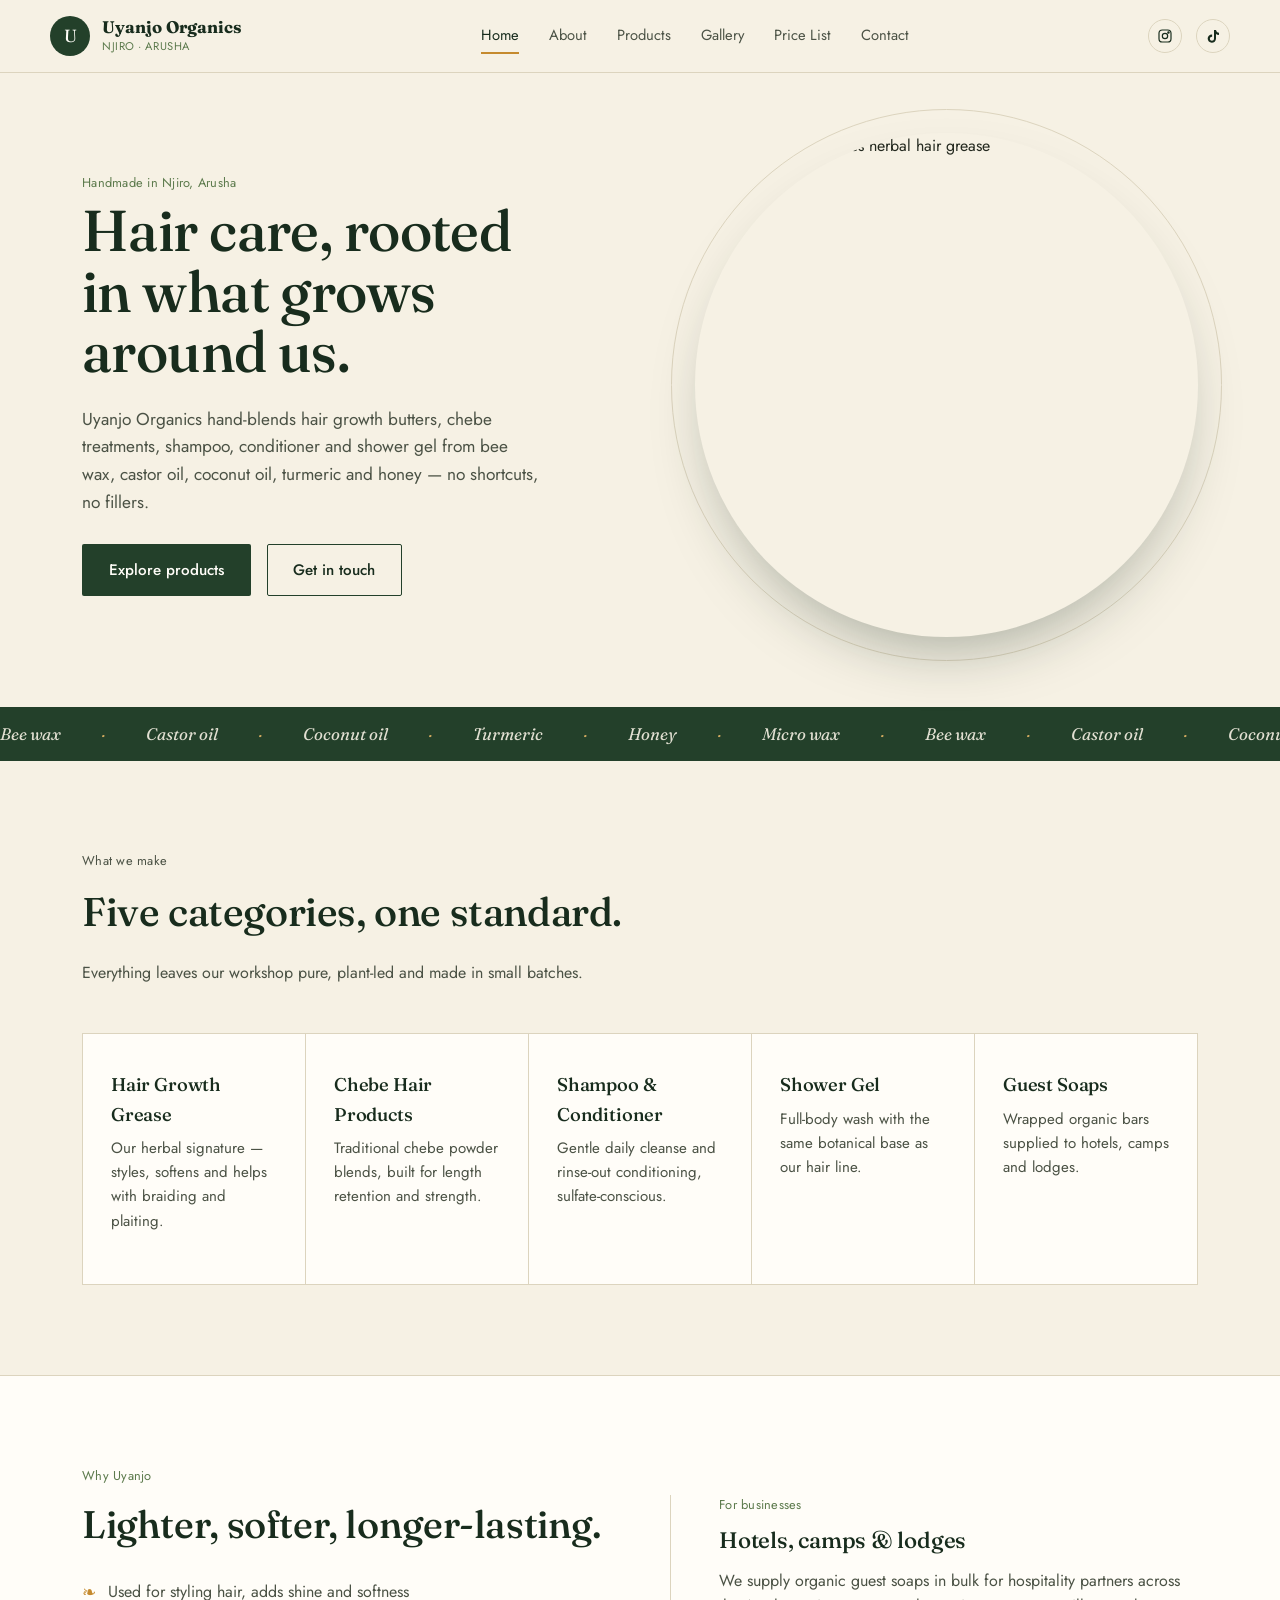
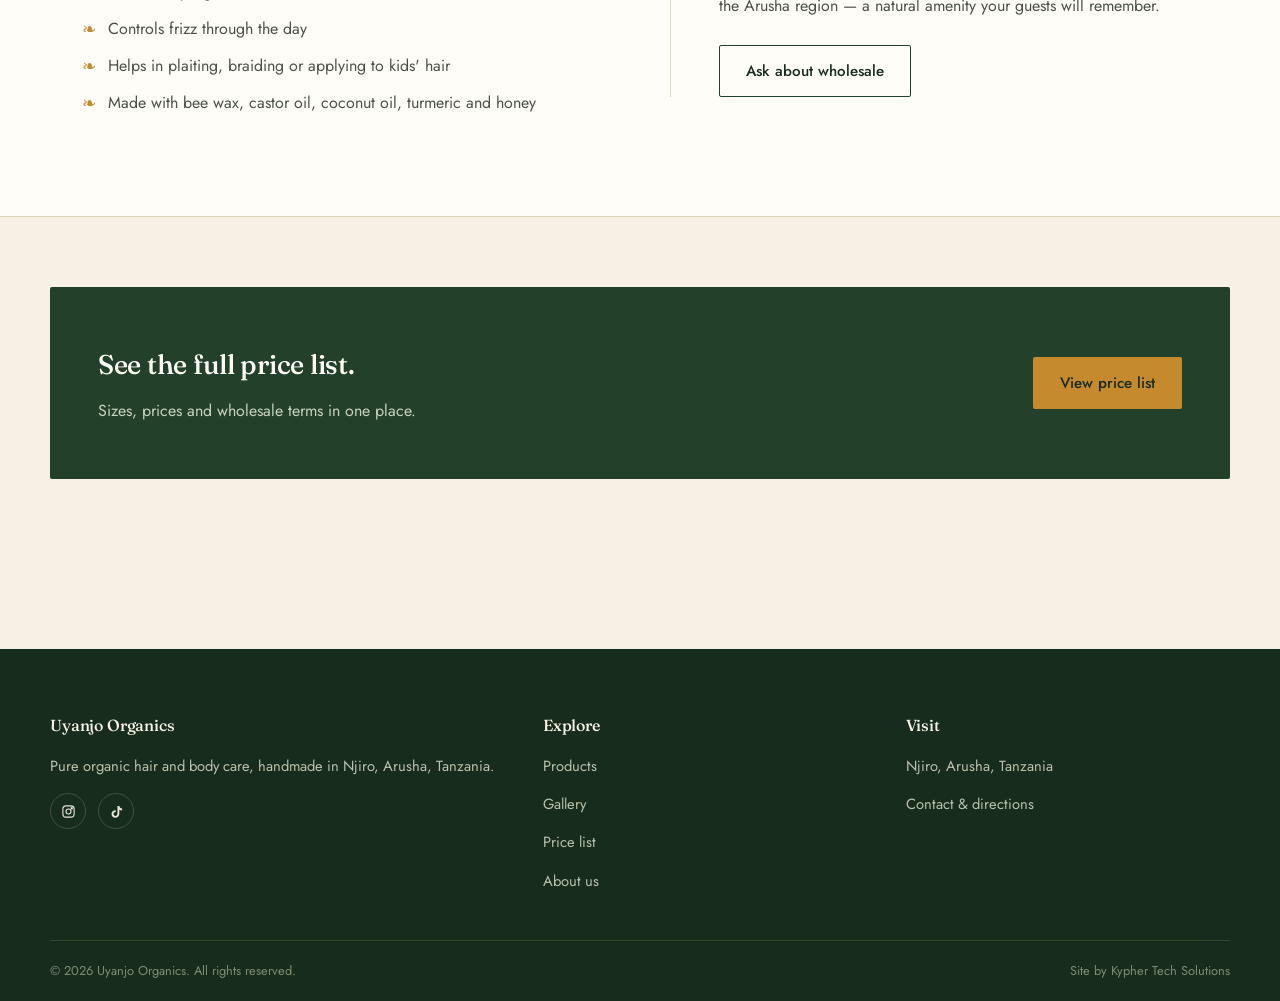
==== index.html @ d4991c87 "Add files via upload" ====
<!DOCTYPE html>
<html lang="en">
<head>
<meta charset="UTF-8">
<meta name="viewport" content="width=device-width, initial-scale=1.0">
<title>Uyanjo Organics — Organic Hair & Body Care, Arusha</title>
<meta name="description" content="Uyanjo Organics makes pure organic hair growth butters, chebe hair products, shower gel, shampoo, conditioner and guest soaps for hotels, camps and lodges — handcrafted in Njiro, Arusha, Tanzania.">
<link rel="stylesheet" href="style.css">
</head>
<body>

<header>
  <nav class="wrap nav">
    <a href="index.html" class="brand">
      <span class="brand-mark">U</span>
      <span class="brand-text"><strong>Uyanjo Organics</strong><span>NJIRO · ARUSHA</span></span>
    </a>
    <button class="nav-toggle" aria-label="Toggle menu" aria-expanded="false">
      <span></span><span></span><span></span>
    </button>
    <div class="nav-links">
      <a href="index.html" class="active">Home</a>
      <a href="about.html">About</a>
      <a href="products.html">Products</a>
      <a href="gallery.html">Gallery</a>
      <a href="price.html">Price List</a>
      <a href="contact.html">Contact</a>
    </div>
    <div class="nav-social">
      <a href="https://www.instagram.com/uyanjoorganics" aria-label="Instagram" target="_blank" rel="noopener">
        <svg width="16" height="16" viewBox="0 0 24 24" fill="none" stroke="currentColor" stroke-width="1.8"><rect x="3" y="3" width="18" height="18" rx="5"/><circle cx="12" cy="12" r="4"/><circle cx="17.2" cy="6.8" r="1"/></svg>
      </a>
      <a href="https://vm.tiktok.com/ZS9BqSsMvAgSg-9D9fx/" aria-label="TikTok" target="_blank" rel="noopener">
        <svg width="16" height="16" viewBox="0 0 24 24" fill="currentColor"><path d="M16.5 3c.4 2.4 2 4 4.5 4.2v3.1c-1.6.1-3-.4-4.5-1.3v6.6c0 4-3 6.4-6.4 6.4-3.5 0-6.1-2.7-6.1-6.1 0-3.6 3.1-6.3 6.7-6V13c-1.7-.2-3.4.9-3.4 3 0 1.8 1.4 3 3 3 1.8 0 3.2-1.4 3.2-3.4V3h3z"/></svg>
      </a>
    </div>
  </nav>
</header>

<!-- ================= HERO ================= -->
<section style="padding:60px 0 0;">
  <div class="wrap" style="display:grid;grid-template-columns:1.05fr .95fr;gap:56px;align-items:center;">
    <div>
      <p class="eyebrow">Handmade in Njiro, Arusha</p>
      <h1 style="font-size:clamp(2.4rem,5vw,3.6rem);line-height:1.05;max-width:12ch;">Hair care, rooted in what grows around us.</h1>
      <p style="font-size:1.08rem;color:var(--ink-soft);max-width:46ch;">
        Uyanjo Organics hand-blends hair growth butters, chebe treatments, shampoo,
        conditioner and shower gel from bee wax, castor oil, coconut oil, turmeric
        and honey — no shortcuts, no fillers.
      </p>
      <div style="display:flex;gap:16px;flex-wrap:wrap;margin-top:28px;">
        <a href="products.html" class="btn btn-primary">Explore products</a>
        <a href="contact.html" class="btn btn-ghost">Get in touch</a>
      </div>
    </div>
    <div style="position:relative;">
      <div style="position:absolute;inset:-24px;border:1px solid var(--line);border-radius:50%;z-index:0;"></div>
      <img src="assets/jar-hero.jpg" alt="Jar of Uyanjo Organics herbal hair grease" style="position:relative;border-radius:50%;aspect-ratio:1/1;object-fit:cover;box-shadow:0 30px 60px -20px rgba(24,44,29,.35);">
    </div>
  </div>
</section>

<!-- ============ INGREDIENT RIBBON ============ -->
<div class="ribbon" style="margin-top:70px;">
  <div class="ribbon-track">
    <span>Bee wax</span><span>Castor oil</span><span>Coconut oil</span><span>Turmeric</span><span>Honey</span><span>Micro wax</span>
    <span>Bee wax</span><span>Castor oil</span><span>Coconut oil</span><span>Turmeric</span><span>Honey</span><span>Micro wax</span>
  </div>
</div>

<!-- ================= WHAT WE MAKE ================= -->
<section>
  <div class="wrap">
    <div class="section-head">
      <p class="eyebrow">What we make</p>
      <h2>Five categories, one standard.</h2>
      <p>Everything leaves our workshop pure, plant-led and made in small batches.</p>
    </div>
    <div style="display:grid;grid-template-columns:repeat(auto-fit,minmax(220px,1fr));gap:1px;background:var(--line);border:1px solid var(--line);">
      <div style="background:var(--paper);padding:36px 28px;">
        <h3 style="font-size:1.15rem;">Hair Growth Grease</h3>
        <p style="color:var(--ink-soft);font-size:.94rem;">Our herbal signature — styles, softens and helps with braiding and plaiting.</p>
      </div>
      <div style="background:var(--paper);padding:36px 28px;">
        <h3 style="font-size:1.15rem;">Chebe Hair Products</h3>
        <p style="color:var(--ink-soft);font-size:.94rem;">Traditional chebe powder blends, built for length retention and strength.</p>
      </div>
      <div style="background:var(--paper);padding:36px 28px;">
        <h3 style="font-size:1.15rem;">Shampoo &amp; Conditioner</h3>
        <p style="color:var(--ink-soft);font-size:.94rem;">Gentle daily cleanse and rinse-out conditioning, sulfate-conscious.</p>
      </div>
      <div style="background:var(--paper);padding:36px 28px;">
        <h3 style="font-size:1.15rem;">Shower Gel</h3>
        <p style="color:var(--ink-soft);font-size:.94rem;">Full-body wash with the same botanical base as our hair line.</p>
      </div>
      <div style="background:var(--paper);padding:36px 28px;">
        <h3 style="font-size:1.15rem;">Guest Soaps</h3>
        <p style="color:var(--ink-soft);font-size:.94rem;">Wrapped organic bars supplied to hotels, camps and lodges.</p>
      </div>
    </div>
  </div>
</section>

<!-- ================= WHY / BENEFITS ================= -->
<section style="background:var(--paper);border-top:1px solid var(--line);border-bottom:1px solid var(--line);">
  <div class="wrap" style="display:grid;grid-template-columns:1fr 1fr;gap:60px;align-items:center;">
    <div>
      <p class="eyebrow">Why Uyanjo</p>
      <h2 style="font-size:clamp(1.8rem,3.2vw,2.4rem);">Lighter, softer, longer-lasting.</h2>
      <ul class="leaf-list" style="margin-top:24px;">
        <li>Used for styling hair, adds shine and softness</li>
        <li>Controls frizz through the day</li>
        <li>Helps in plaiting, braiding or applying to kids' hair</li>
        <li>Made with bee wax, castor oil, coconut oil, turmeric and honey</li>
      </ul>
    </div>
    <div style="border-left:1px solid var(--line);padding-left:48px;">
      <p class="eyebrow">For businesses</p>
      <h3 style="font-size:1.4rem;">Hotels, camps &amp; lodges</h3>
      <p style="color:var(--ink-soft);">
        We supply organic guest soaps in bulk for hospitality partners across the
        Arusha region — a natural amenity your guests will remember.
      </p>
      <a href="contact.html" class="btn btn-ghost" style="margin-top:10px;">Ask about wholesale</a>
    </div>
  </div>
</section>

<!-- ================= CTA STRIP ================= -->
<section style="padding:70px 0;">
  <div class="wrap" style="background:var(--forest);color:var(--paper);border-radius:var(--radius);padding:56px 48px;display:flex;justify-content:space-between;align-items:center;flex-wrap:wrap;gap:24px;">
    <div>
      <h2 style="color:var(--paper);font-size:1.7rem;">See the full price list.</h2>
      <p style="color:#C9D2BE;margin:0;">Sizes, prices and wholesale terms in one place.</p>
    </div>
    <a href="price.html" class="btn" style="background:var(--turmeric);color:var(--forest-deep);">View price list</a>
  </div>
</section>

<footer>
  <div class="wrap footer-grid">
    <div>
      <h4>Uyanjo Organics</h4>
      <p>Pure organic hair and body care, handmade in Njiro, Arusha, Tanzania.</p>
      <div class="footer-social">
        <a href="https://www.instagram.com/uyanjoorganics" aria-label="Instagram" target="_blank" rel="noopener">
          <svg width="15" height="15" viewBox="0 0 24 24" fill="none" stroke="currentColor" stroke-width="1.8"><rect x="3" y="3" width="18" height="18" rx="5"/><circle cx="12" cy="12" r="4"/><circle cx="17.2" cy="6.8" r="1"/></svg>
        </a>
        <a href="https://vm.tiktok.com/ZS9BqSsMvAgSg-9D9fx/" aria-label="TikTok" target="_blank" rel="noopener">
          <svg width="15" height="15" viewBox="0 0 24 24" fill="currentColor"><path d="M16.5 3c.4 2.4 2 4 4.5 4.2v3.1c-1.6.1-3-.4-4.5-1.3v6.6c0 4-3 6.4-6.4 6.4-3.5 0-6.1-2.7-6.1-6.1 0-3.6 3.1-6.3 6.7-6V13c-1.7-.2-3.4.9-3.4 3 0 1.8 1.4 3 3 3 1.8 0 3.2-1.4 3.2-3.4V3h3z"/></svg>
        </a>
      </div>
    </div>
    <div>
      <h4>Explore</h4>
      <p><a href="products.html">Products</a></p>
      <p><a href="gallery.html">Gallery</a></p>
      <p><a href="price.html">Price list</a></p>
      <p><a href="about.html">About us</a></p>
    </div>
    <div>
      <h4>Visit</h4>
      <p>Njiro, Arusha, Tanzania</p>
      <p><a href="contact.html">Contact &amp; directions</a></p>
    </div>
  </div>
  <div class="wrap footer-bottom">
    <span>© 2026 Uyanjo Organics. All rights reserved.</span>
    <span>Site by Kypher Tech Solutions</span>
  </div>
</footer>

<script src="script.js"></script>
</body>
</html>
---- style.css ----
/* ========================================================
   UYANJO ORGANICS — shared stylesheet
   Palette: forest #23402A, moss #5C7A4C, turmeric #C58A2E,
            cream #F6F1E4, paper #FFFDF7, ink #24291F
   Type: "Fraunces" (display) + "Jost" (body)
======================================================== */

@import url('https://fonts.googleapis.com/css2?family=Fraunces:ital,opsz,wght@0,9..144,400;0,9..144,500;0,9..144,600;1,9..144,500&family=Jost:wght@400;500;600&display=swap');

:root{
  --forest:#23402A;
  --forest-deep:#182C1D;
  --moss:#5C7A4C;
  --sage:#8FAA7D;
  --turmeric:#C58A2E;
  --turmeric-soft:#E3B565;
  --cream:#F6F1E4;
  --paper:#FFFDF8;
  --ink:#24291F;
  --ink-soft:#4B5245;
  --line:#DCD4BE;
  --radius:2px;
  --wrap:1180px;
}

*{box-sizing:border-box;}
html{scroll-behavior:smooth;}
body{
  margin:0;
  background:var(--cream);
  color:var(--ink);
  font-family:'Jost',sans-serif;
  font-size:16px;
  line-height:1.6;
  -webkit-font-smoothing:antialiased;
}
img{max-width:100%;display:block;}
a{color:inherit;text-decoration:none;}
h1,h2,h3,h4{
  font-family:'Fraunces',serif;
  font-weight:500;
  color:var(--forest-deep);
  margin:0 0 .4em;
  letter-spacing:-.01em;
}
p{margin:0 0 1em;max-width:62ch;}
.wrap{max-width:var(--wrap);margin:0 auto;padding:0 32px;}
::selection{background:var(--turmeric-soft);color:var(--forest-deep);}
:focus-visible{outline:2px solid var(--turmeric);outline-offset:3px;}

/* leaf marker used throughout, echoing the jar-label bullets */
.leaf-list{list-style:none;margin:0;padding:0;}
.leaf-list li{
  position:relative;
  padding-left:1.6em;
  margin-bottom:.7em;
  color:var(--ink-soft);
}
.leaf-list li::before{
  content:"❧";
  position:absolute;left:0;top:0;
  color:var(--turmeric);
  font-size:1.05em;
}

.eyebrow{
  font-family:'Jost',sans-serif;
  font-size:.8rem;
  color:var(--moss);
  letter-spacing:.02em;
  margin-bottom:.6em;
}

.btn{
  display:inline-flex;
  align-items:center;
  gap:.5em;
  padding:.85em 1.7em;
  border-radius:var(--radius);
  font-family:'Jost',sans-serif;
  font-size:.95rem;
  font-weight:500;
  border:1px solid transparent;
  cursor:pointer;
  transition:background .25s ease, color .25s ease, border-color .25s ease;
}
.btn-primary{background:var(--forest);color:var(--paper);}
.btn-primary:hover{background:var(--forest-deep);}
.btn-ghost{border-color:var(--forest);color:var(--forest-deep);}
.btn-ghost:hover{background:var(--forest);color:var(--paper);}

/* ---------- header ---------- */
header{
  position:sticky;top:0;z-index:50;
  background:rgba(246,241,228,.92);
  backdrop-filter:blur(6px);
  border-bottom:1px solid var(--line);
}
.nav{
  display:flex;align-items:center;justify-content:space-between;
  padding:16px 0;
}
.brand{display:flex;align-items:center;gap:12px;}
.brand-mark{
  width:40px;height:40px;border-radius:50%;
  background:var(--forest);color:var(--paper);
  display:flex;align-items:center;justify-content:center;
  font-family:'Fraunces',serif;font-size:1.1rem;
}
.brand-text{line-height:1.1;}
.brand-text strong{
  display:block;font-family:'Fraunces',serif;font-size:1.05rem;color:var(--forest-deep);
}
.brand-text span{font-size:.7rem;letter-spacing:.05em;color:var(--moss);}

.nav-links{display:flex;gap:30px;align-items:center;}
.nav-links a{
  font-size:.92rem;color:var(--ink-soft);
  position:relative;padding:4px 0;
}
.nav-links a.active,.nav-links a:hover{color:var(--forest-deep);}
.nav-links a.active::after{
  content:"";position:absolute;left:0;right:0;bottom:-2px;height:2px;background:var(--turmeric);
}
.nav-social{display:flex;gap:14px;align-items:center;}
.nav-social a{
  width:34px;height:34px;border-radius:50%;
  border:1px solid var(--line);
  display:flex;align-items:center;justify-content:center;
  color:var(--forest-deep);
}
.nav-social a:hover{background:var(--forest);color:var(--paper);border-color:var(--forest);}
.nav-toggle{display:none;background:none;border:none;cursor:pointer;padding:6px;}
.nav-toggle span{display:block;width:24px;height:2px;background:var(--forest-deep);margin:5px 0;}

@media (max-width:860px){
  .nav-links{
    position:fixed;inset:70px 0 auto 0;background:var(--paper);
    flex-direction:column;align-items:flex-start;gap:0;
    padding:10px 32px 20px;border-bottom:1px solid var(--line);
    transform:translateY(-8px);opacity:0;pointer-events:none;
    transition:opacity .2s ease, transform .2s ease;
  }
  .nav-links.open{opacity:1;transform:translateY(0);pointer-events:auto;}
  .nav-links a{padding:10px 0;width:100%;border-bottom:1px solid var(--line);}
  .nav-toggle{display:block;}
}

/* ---------- footer ---------- */
footer{
  background:var(--forest-deep);color:#E7E4D8;
  margin-top:100px;
}
.footer-grid{
  display:grid;grid-template-columns:1.4fr 1fr 1fr;gap:40px;
  padding:64px 0 32px;
}
.footer-grid h4{color:#F6F1E4;font-size:1rem;margin-bottom:1em;}
.footer-grid p, .footer-grid a{color:#B9C2AE;font-size:.92rem;}
.footer-grid a:hover{color:var(--turmeric-soft);}
.footer-social{display:flex;gap:12px;margin-top:14px;}
.footer-social a{
  width:36px;height:36px;border-radius:50%;border:1px solid #3B5340;
  display:flex;align-items:center;justify-content:center;color:#E7E4D8;
}
.footer-social a:hover{background:var(--turmeric);border-color:var(--turmeric);color:var(--forest-deep);}
.footer-bottom{
  border-top:1px solid #33472F;padding:20px 0;
  font-size:.8rem;color:#7F8C74;
  display:flex;justify-content:space-between;flex-wrap:wrap;gap:8px;
}
@media (max-width:700px){.footer-grid{grid-template-columns:1fr;padding:48px 0 24px;}}

/* ---------- ingredient ribbon ---------- */
.ribbon{
  background:var(--forest);color:var(--cream);
  overflow:hidden;white-space:nowrap;padding:14px 0;
}
.ribbon-track{
  display:inline-flex;gap:2.5rem;
  animation:scroll 28s linear infinite;
  font-family:'Fraunces',serif;font-style:italic;font-size:1.05rem;
}
.ribbon-track span{opacity:.9;}
.ribbon-track span::after{content:"·";margin-left:2.5rem;color:var(--turmeric-soft);}
@keyframes scroll{from{transform:translateX(0);}to{transform:translateX(-50%);}}
@media (prefers-reduced-motion:reduce){.ribbon-track{animation:none;}}

/* ---------- generic page header (inner pages) ---------- */
.page-head{
  padding:70px 0 50px;
  border-bottom:1px solid var(--line);
}
.page-head .eyebrow{margin-bottom:.5em;}
.page-head h1{font-size:clamp(2.1rem,4vw,3rem);max-width:16ch;}
.page-head p{color:var(--ink-soft);}

section{padding:90px 0;}
@media (max-width:700px){section{padding:56px 0;}.wrap{padding:0 20px;}}

.section-head{max-width:640px;margin-bottom:48px;}
.section-head h2{font-size:clamp(1.8rem,3.2vw,2.5rem);}
.section-head p{color:var(--ink-soft);}
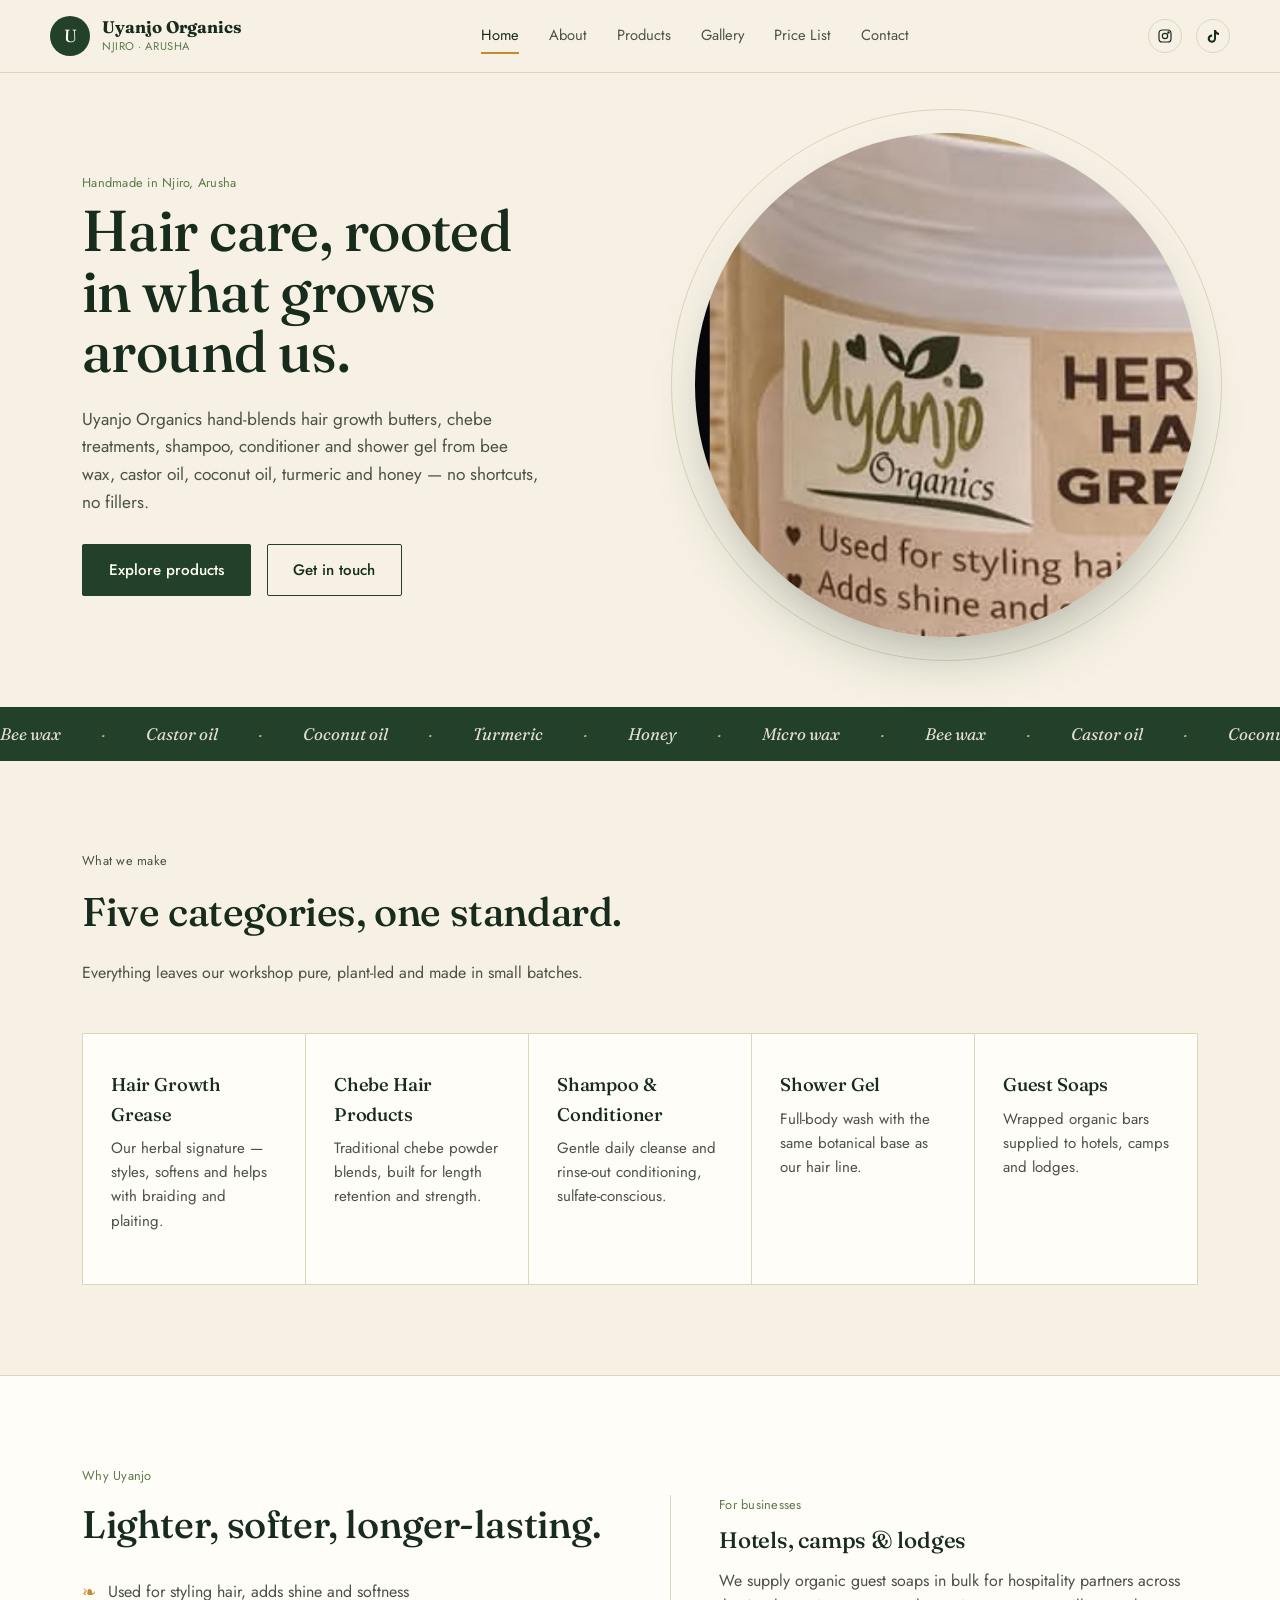
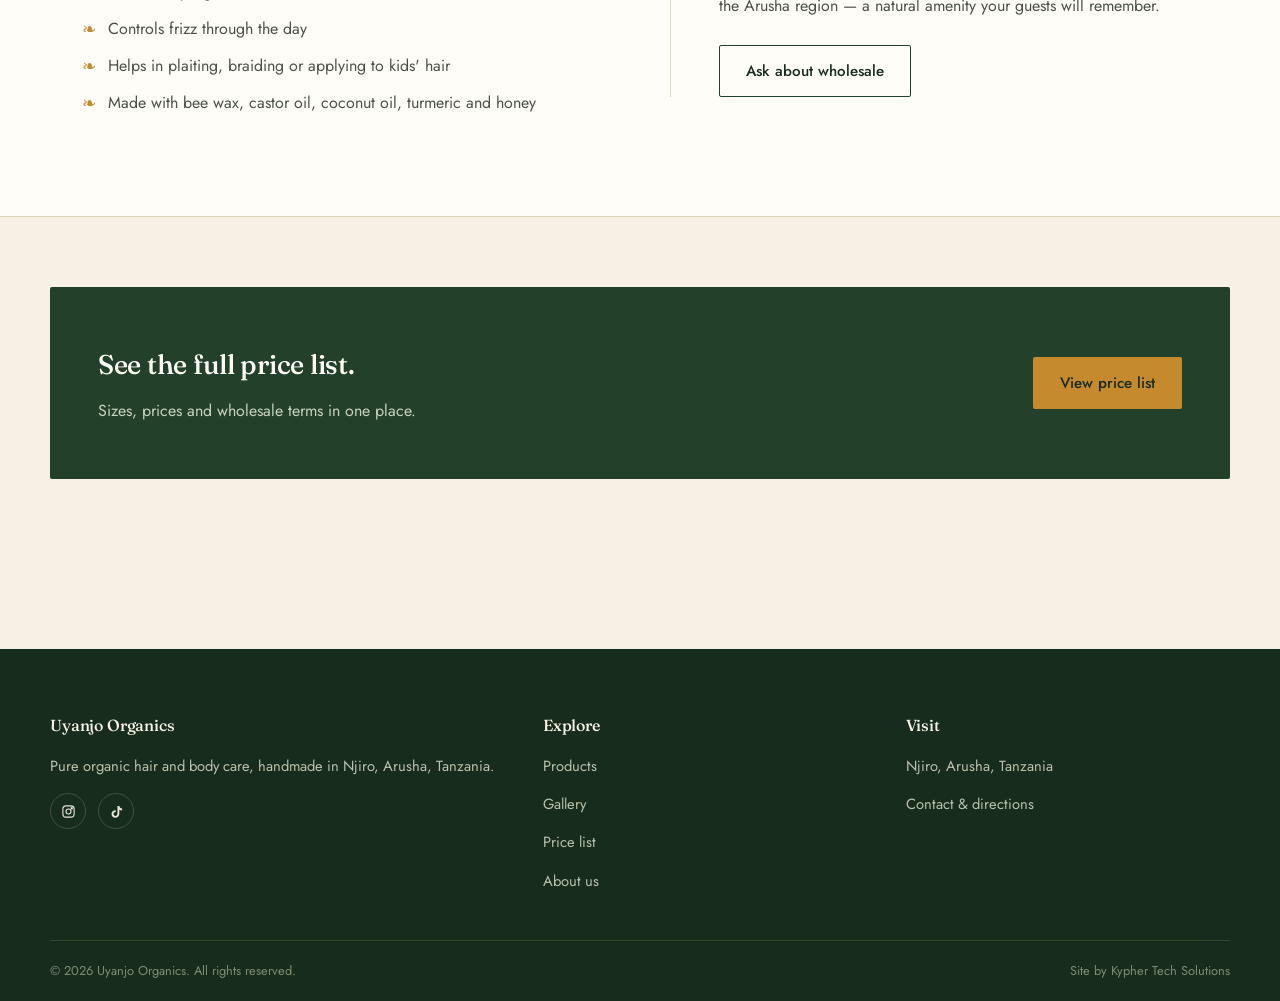
==== commit d82bc407: "Add files via upload" ====
--- a/index.html
+++ b/index.html
@@ -38,24 +38,24 @@
 </header>
 
 <!-- ================= HERO ================= -->
-<section style="padding:60px 0 0;">
-  <div class="wrap" style="display:grid;grid-template-columns:1.05fr .95fr;gap:56px;align-items:center;">
+<section class="hero-section">
+  <div class="wrap hero-grid">
     <div>
       <p class="eyebrow">Handmade in Njiro, Arusha</p>
-      <h1 style="font-size:clamp(2.4rem,5vw,3.6rem);line-height:1.05;max-width:12ch;">Hair care, rooted in what grows around us.</h1>
-      <p style="font-size:1.08rem;color:var(--ink-soft);max-width:46ch;">
+      <h1 class="hero-heading">Hair care, rooted in what grows around us.</h1>
+      <p class="hero-sub">
         Uyanjo Organics hand-blends hair growth butters, chebe treatments, shampoo,
         conditioner and shower gel from bee wax, castor oil, coconut oil, turmeric
         and honey — no shortcuts, no fillers.
       </p>
-      <div style="display:flex;gap:16px;flex-wrap:wrap;margin-top:28px;">
+      <div class="hero-ctas">
         <a href="products.html" class="btn btn-primary">Explore products</a>
         <a href="contact.html" class="btn btn-ghost">Get in touch</a>
       </div>
     </div>
-    <div style="position:relative;">
-      <div style="position:absolute;inset:-24px;border:1px solid var(--line);border-radius:50%;z-index:0;"></div>
-      <img src="assets/jar-hero.jpg" alt="Jar of Uyanjo Organics herbal hair grease" style="position:relative;border-radius:50%;aspect-ratio:1/1;object-fit:cover;box-shadow:0 30px 60px -20px rgba(24,44,29,.35);">
+    <div class="hero-image-wrap">
+      <div class="hero-image-ring"></div>
+      <img src="assets/jar-hero.jpg" alt="Jar of Uyanjo Organics herbal hair grease" class="hero-image">
     </div>
   </div>
 </section>
--- a/style.css
+++ b/style.css
@@ -88,6 +88,7 @@
 .btn-primary:hover{background:var(--forest-deep);}
 .btn-ghost{border-color:var(--forest);color:var(--forest-deep);}
 .btn-ghost:hover{background:var(--forest);color:var(--paper);}
+.btn-icon{display:inline-flex;align-items:center;gap:9px;}
 
 /* ---------- header ---------- */
 header{
@@ -133,7 +134,21 @@
 .nav-toggle{display:none;background:none;border:none;cursor:pointer;padding:6px;}
 .nav-toggle span{display:block;width:24px;height:2px;background:var(--forest-deep);margin:5px 0;}
 
+.hero-section{padding:60px 0 0;}
+.hero-grid{display:grid;grid-template-columns:1.05fr .95fr;gap:56px;align-items:center;}
+.hero-heading{font-size:clamp(2.4rem,5vw,3.6rem);line-height:1.05;max-width:12ch;}
+.hero-sub{font-size:1.08rem;color:var(--ink-soft);max-width:46ch;}
+.hero-ctas{display:flex;gap:16px;flex-wrap:wrap;margin-top:28px;}
+.hero-image-wrap{position:relative;}
+.hero-image-ring{position:absolute;inset:-24px;border:1px solid var(--line);border-radius:50%;z-index:0;}
+.hero-image{position:relative;width:100%;border-radius:50%;aspect-ratio:1/1;object-fit:cover;box-shadow:0 30px 60px -20px rgba(24,44,29,.35);}
+
 @media (max-width:860px){
+  .hero-grid{grid-template-columns:1fr;gap:36px;text-align:center;}
+  .hero-heading{max-width:none;margin-inline:auto;}
+  .hero-sub{max-width:none;margin-inline:auto;}
+  .hero-ctas{justify-content:center;}
+  .hero-image-wrap{order:-1;max-width:280px;margin:0 auto;}
   .nav-links{
     position:fixed;inset:70px 0 auto 0;background:var(--paper);
     flex-direction:column;align-items:flex-start;gap:0;
@@ -144,6 +159,7 @@
   .nav-links.open{opacity:1;transform:translateY(0);pointer-events:auto;}
   .nav-links a{padding:10px 0;width:100%;border-bottom:1px solid var(--line);}
   .nav-toggle{display:block;}
+  .nav-social{display:none;}
 }
 
 /* ---------- footer ---------- */
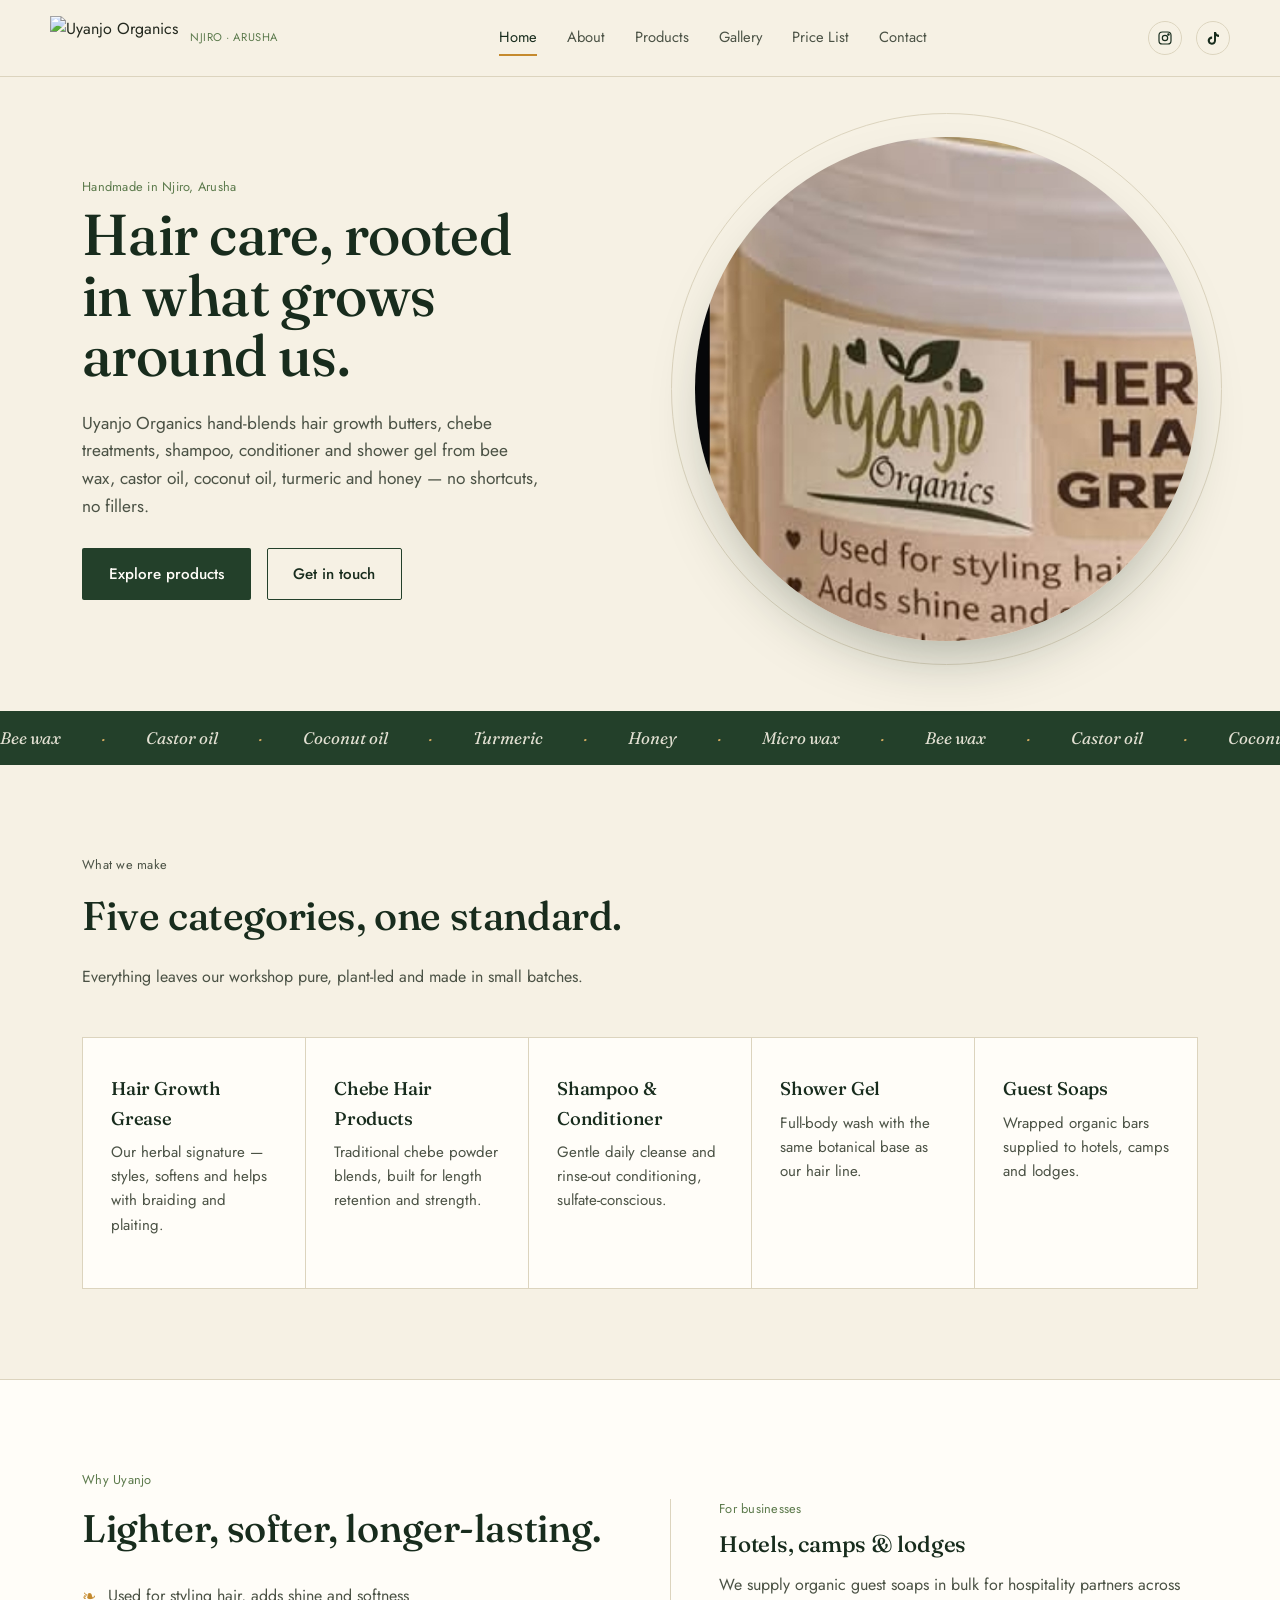
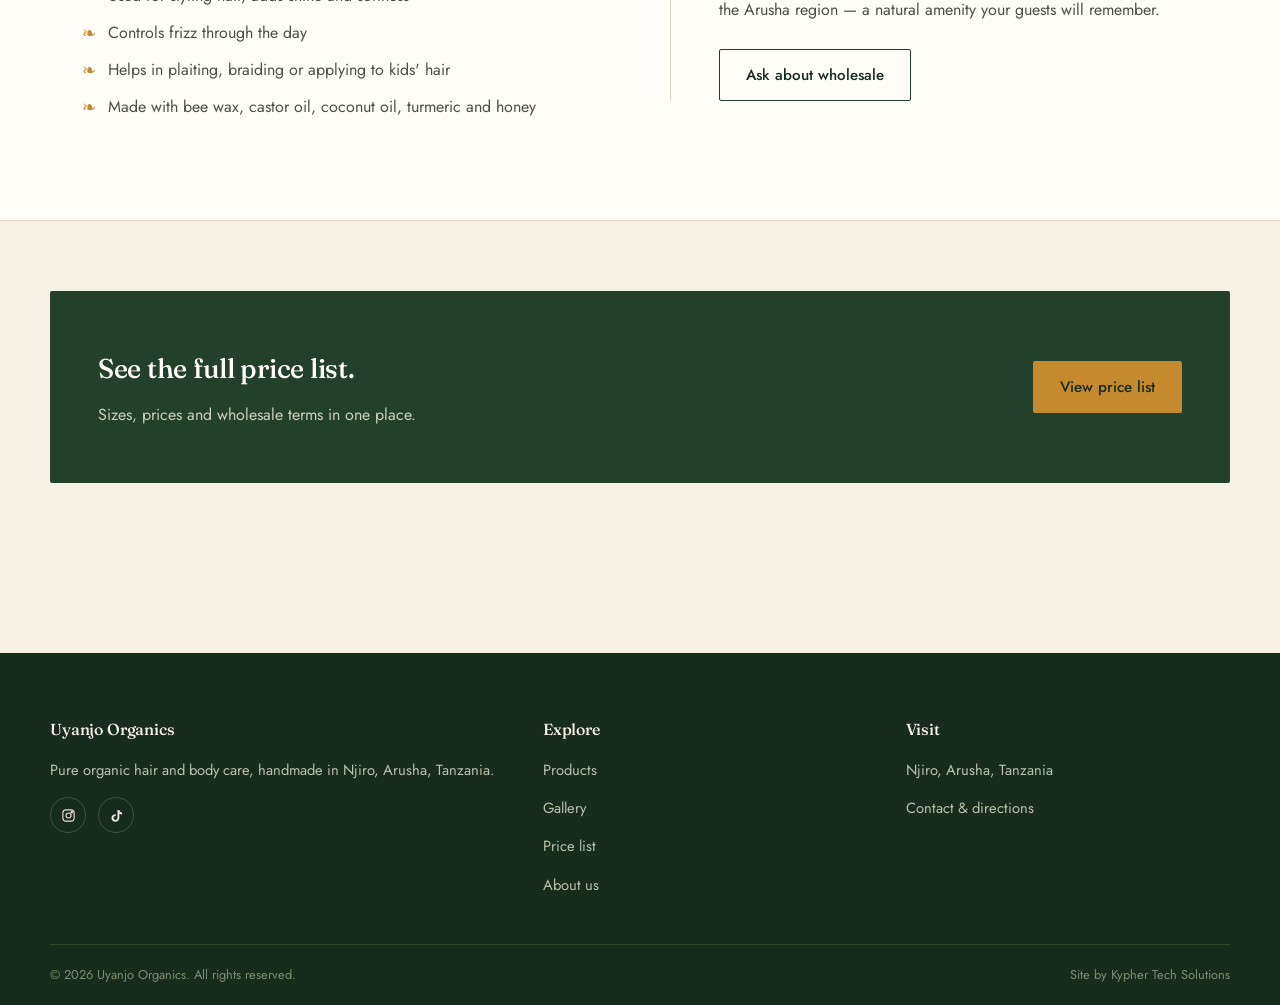
==== commit f59972c4: "Add files via upload" ====
--- a/index.html
+++ b/index.html
@@ -12,8 +12,8 @@
 <header>
   <nav class="wrap nav">
     <a href="index.html" class="brand">
-      <span class="brand-mark">U</span>
-      <span class="brand-text"><strong>Uyanjo Organics</strong><span>NJIRO · ARUSHA</span></span>
+      <img src="assets/logo.png" alt="Uyanjo Organics" class="brand-logo">
+      <span class="brand-locality">NJIRO · ARUSHA</span>
     </a>
     <button class="nav-toggle" aria-label="Toggle menu" aria-expanded="false">
       <span></span><span></span><span></span>
--- a/style.css
+++ b/style.css
@@ -102,17 +102,8 @@
   padding:16px 0;
 }
 .brand{display:flex;align-items:center;gap:12px;}
-.brand-mark{
-  width:40px;height:40px;border-radius:50%;
-  background:var(--forest);color:var(--paper);
-  display:flex;align-items:center;justify-content:center;
-  font-family:'Fraunces',serif;font-size:1.1rem;
-}
-.brand-text{line-height:1.1;}
-.brand-text strong{
-  display:block;font-family:'Fraunces',serif;font-size:1.05rem;color:var(--forest-deep);
-}
-.brand-text span{font-size:.7rem;letter-spacing:.05em;color:var(--moss);}
+.brand-logo{height:44px;width:auto;display:block;}
+.brand-locality{font-size:.7rem;letter-spacing:.05em;color:var(--moss);}
 
 .nav-links{display:flex;gap:30px;align-items:center;}
 .nav-links a{
